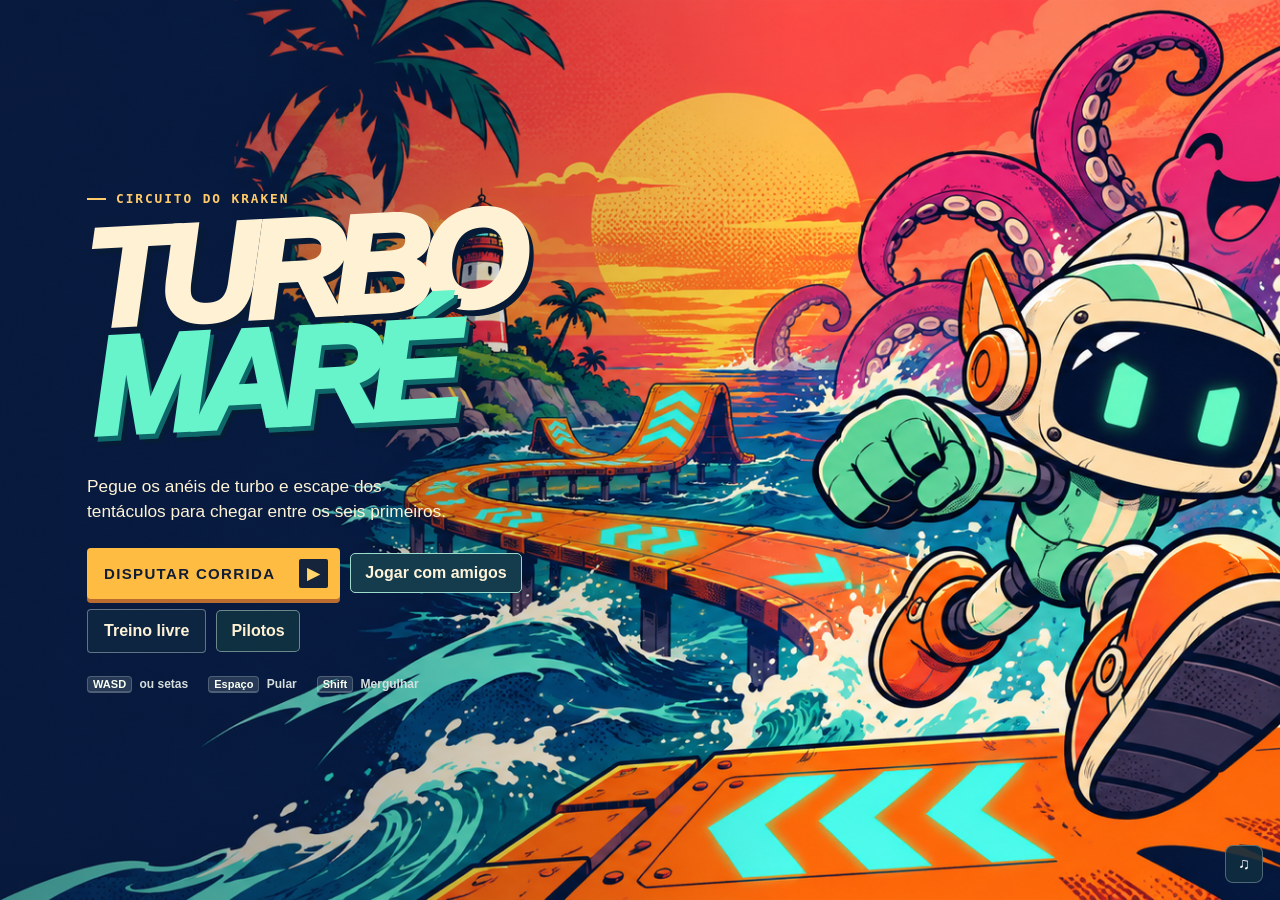
==== index.html @ 46716577 "Transfere a corrida para os pilotos que continuam na sala" ====
<!doctype html>
<html lang="pt-BR">
<head>
<meta charset="utf-8">
<meta name="viewport" content="width=device-width,initial-scale=1,maximum-scale=1,viewport-fit=cover">
<meta name="theme-color" content="#102a3a">
<link rel="manifest" href="./manifest.webmanifest">
<link rel="icon" type="image/png" sizes="192x192" href="./icons/piloto-192.png">
<link rel="apple-touch-icon" sizes="180x180" href="./icons/apple-touch-icon.png">
<meta name="apple-mobile-web-app-title" content="Turbo Maré">
<title>Turbo Maré | Corrida 3D</title>
<style>
:root{color-scheme:dark;--ink:#102a3a;--cream:#fff8e7;--lime:#e1ff74;--mint:#64f2cb;--glass:rgba(12,38,53,.84);font-family:"Segoe UI",Arial,sans-serif}
*{box-sizing:border-box}
html,body{margin:0;width:100%;height:100%;overflow:hidden;background:#102a3a}
body{touch-action:none;user-select:none}
button{font:inherit;cursor:pointer;border:0;color:inherit}
button:focus-visible{outline:3px solid #fff;outline-offset:4px}
[hidden]{display:none!important}
.app-tools{display:flex;align-items:center;gap:8px 15px;flex-wrap:wrap;color:#e6eeeb;font-size:12px;font-weight:650}
.app-tools:has(> :not([hidden])){margin-top:12px}
.app-tools button{color:#fbf5df;background:#15374ae8;border:1px solid #94c8bc;border-radius:5px;padding:7px 13px;font:inherit;cursor:pointer}
.app-tools button:focus-visible{outline:2px solid #ffbc42;outline-offset:2px}
#offline-state::before{content:"";display:inline-block;width:7px;height:7px;margin-right:6px;background:#8cf0ba;border-radius:50%}
#install-help{max-width:330px;margin-top:6px;background:#102a3aeb;color:#fff2d8;padding:8px 10px;border-radius:5px;font-size:13px}
#friends,#room-copy,#room-leave,#race-leave{border:1px solid #9edbcd;border-radius:5px;background:#143c4c;color:#fff4d9;padding:10px 14px;font-weight:750}
#room,#race-exit{box-sizing:border-box;width:min(430px,94vw);max-height:90dvh;overflow:auto;border:1px solid #8ad7bf;border-radius:16px;padding:clamp(18px,4vw,30px);background:#103644;color:#fff1d7;box-shadow:0 18px 65px #051c35aa}
#room::backdrop,#race-exit::backdrop{background:#071c30a8}
#room h2,#race-exit h2{font-size:clamp(25px,5vw,34px);line-height:1.1;margin:12px 0}
#room p,#race-exit p{line-height:1.4;color:#d2e6e3;margin:9px 0 17px}
#room label{display:block;font-weight:750;font-size:13px}
#room input{box-sizing:border-box;display:block;width:100%;min-width:0;font:inherit;font-size:16px;background:#092a36;color:#fff1d7;border:1px solid #64a69f;border-radius:5px;padding:9px 10px;margin:4px 0 10px}
#room .invite-row,.room-actions{display:flex;align-items:center;gap:8px;flex-wrap:wrap}
#room .invite-row{flex-wrap:nowrap;margin:4px 0 8px}
#room .invite-row input{margin:0;flex:1}#room-copy{white-space:nowrap}
#room-list,#race-list{list-style:none;margin:10px 0 16px;padding:0}
#room-list:empty{display:none}#room-list li{display:flex;align-items:center;justify-content:space-between;gap:8px;border-bottom:1px solid #91d9c936;padding:6px 0}
#room-list li span{font-size:12px;color:#abe4d6}
#room-ranks{position:absolute;top:76px;right:12px;max-width:min(250px,65vw);background:#102e40ed;border:1px solid #94cbb982;border-radius:6px;padding:6px 9px;font-size:12px;color:#fff2d8;pointer-events:auto}
#room-ranks summary{cursor:pointer;font-weight:750}#race-list{margin:6px 0 0}#race-list li{padding:2px 0}
@media(max-width:620px){.menu-buttons #friends{padding:9px}#room-ranks{top:65px}}
#scene{position:absolute;inset:0;background:linear-gradient(180deg,#24426d 0%,#8274a9 34%,#f4a68f 64%,#ffd5a7 84%,#f9be99 100%);overflow:hidden}
#scene::before{content:"";position:absolute;inset:0;background:radial-gradient(circle at 73% 42%,#fff8c8 0 5.9%,#ffddaa 6% 7%,#ffdcb96b 9%,transparent 25%);pointer-events:none}
body:not([data-mode=menu]) #scene{background:linear-gradient(180deg,#24426d,#7875a6 17%,#eda48e 40%,#ffd5a7)}
body:not([data-mode=menu]) #scene::before{background:radial-gradient(circle at 74% 22%,#fff8c8 0 4.8%,#ffddaa 5% 5.8%,#ffdcb96b 7%,transparent 19%)}
#world{position:absolute;inset:0;width:100%;height:100%;display:block;outline:0}
@media(max-aspect-ratio:9/10){.menu-inner{transform:translateY(-5vh)}body:not([data-mode=menu]) #scene::before{background-position:0 6vh;background-repeat:no-repeat}}
#menu{position:absolute;inset:0;display:grid;align-items:center;pointer-events:none;background:linear-gradient(90deg,#0b2638f5 0%,#102a3ae0 22%,#102a3a84 48%,transparent 72%),linear-gradient(0deg,#092432b0,transparent 32%)}
.menu-inner{width:min(580px,93%);margin-left:clamp(24px,8vw,132px);pointer-events:auto;padding-bottom:2vh}
.eyebrow{color:var(--mint);font-size:12px;font-weight:800;letter-spacing:.21em;text-transform:uppercase;display:flex;align-items:center;gap:10px}
.eyebrow::before{content:"";width:19px;height:2px;background:currentColor;display:inline-block}
h1{font-family:"Arial Black","Segoe UI Black",Impact,sans-serif;font-weight:1000;font-style:italic;font-size:clamp(79px,11.3vw,176px);line-height:.77;letter-spacing:-.11em;margin:23px 0 29px -6px;color:var(--cream);text-shadow:4px 6px 0 #0d3f4e}
h1 span{display:block;color:var(--mint);text-shadow:4px 6px 0 #116673}
.menu-inner p{color:#e6f0ed;font-size:clamp(15px,1.55vw,20px);line-height:1.48;margin:0 0 27px;max-width:330px;font-weight:500}
.primary{display:inline-flex;gap:24px;align-items:center;justify-content:space-between;background:var(--lime);color:#182d31;padding:12px 14px 12px 19px;min-width:216px;font-size:15px;font-weight:900;text-transform:uppercase;letter-spacing:.09em;border-radius:9px;box-shadow:0 5px 0 #859e3a;transition:transform .15s,background .15s}
.primary:hover{background:#efffa6;transform:translateY(-2px)}
.primary:active{transform:translateY(3px)}
.primary span{font-size:16px;line-height:29px;text-align:center;background:#122c31;color:var(--lime);width:29px;height:29px;border-radius:5px}
.menu-foot{display:flex;flex-wrap:wrap;gap:8px 20px;color:#d5e1df;font-size:12px;margin-top:24px;font-weight:650}
kbd{font-family:inherit;background:#e9fff123;border:1px solid #e9fff132;border-bottom-width:2px;border-radius:4px;padding:1px 5px;color:#f9fff3;margin-right:4px;font-size:.92em;white-space:nowrap}
.icon{background:#102d40e5;border:1px solid #e4fff34c;border-radius:8px;min-width:38px;height:38px;font-size:16px;font-weight:900;display:grid;place-items:center}
.icon:hover,.secondary:hover{background:#245061}
#settings{display:flex;gap:7px;position:absolute;right:max(17px,env(safe-area-inset-right));bottom:max(17px,env(safe-area-inset-bottom));z-index:4}
#hud{position:absolute;inset:0;pointer-events:none;color:white}
.hud-top{position:absolute;left:clamp(12px,3vw,44px);right:clamp(12px,3vw,44px);top:max(13px,env(safe-area-inset-top));display:flex;align-items:flex-start;justify-content:space-between;gap:8px}
.hud-box{background:var(--glass);border:1px solid #e0fff442;border-radius:10px;padding:10px 13px;box-shadow:0 3px 14px #10334438;font-variant-numeric:tabular-nums}
.hud-box small{color:#aae5db;text-transform:uppercase;letter-spacing:.11em;font-size:10px;font-weight:850;display:block;margin-bottom:2px}
.hud-box strong{font-size:21px;font-weight:900;line-height:1.05}
.track-hud{min-width:min(31vw,305px)}
.track-hud small{display:flex;justify-content:space-between;gap:4px;color:var(--cream)}
.rail{background:#e1fff036;height:6px;border-radius:20px;margin:8px 1px 2px;position:relative}
.rail span{height:100%;width:0;display:block;background:var(--mint);border-radius:20px;transition:width .13s linear}
.rail i{background:#fffff2;position:absolute;top:1px;width:4px;height:4px;border-radius:50%}
.right-hud{display:flex;gap:7px;text-align:center}
#pause{pointer-events:auto;height:100%;min-height:47px}
#toast{position:absolute;left:50%;top:20%;transform:translateX(-50%);padding:8px 15px;background:#123442ee;border:1px solid #a8e8c5;color:var(--lime);border-radius:7px;font-weight:850;font-size:13px;white-space:nowrap}
#count{position:absolute;left:50%;top:40%;transform:translate(-50%,-50%) rotate(-6deg);font-size:clamp(74px,14vw,155px);font-weight:1000;font-style:italic;line-height:1;color:var(--lime);text-shadow:5px 6px #182944,0 0 24px #0d37436b}
#touch{display:none;position:absolute;inset:0;pointer-events:none;z-index:3}
#stick{position:absolute;left:max(18px,env(safe-area-inset-left));bottom:max(21px,env(safe-area-inset-bottom));width:112px;height:112px;border:2px solid #e1fff39e;border-radius:50%;background:#102d4080;pointer-events:auto}
#nub{position:absolute;width:45px;height:45px;left:50%;top:50%;transform:translate(-50%,-50%);border-radius:50%;background:#d3ffeed9;box-shadow:0 3px 0 #61968f}
#actions{position:absolute;right:max(16px,env(safe-area-inset-right));bottom:max(66px,calc(env(safe-area-inset-bottom) + 53px));display:flex;align-items:flex-end;gap:8px;pointer-events:auto}
#actions button{background:#142e43cf;border:1px solid #e1fff39e;border-radius:50%;width:65px;height:65px;font-weight:900;font-size:10px;text-transform:uppercase;box-shadow:0 3px 0 #0e2539;touch-action:none}
#actions button:last-child{background:var(--lime);color:#193740;width:76px;height:76px}
#actions span{display:block;font-size:21px;line-height:1.15}
@media(pointer:coarse){#touch:not([hidden]){display:block}.menu-foot{display:none}}
#modal{position:absolute;inset:0;display:grid;place-items:center;background:#071f30b8;z-index:6;padding:14px}
.card{width:min(420px,100%);border-radius:17px;border:1px solid #b8f9dc62;background:#112f42;padding:clamp(20px,5vw,34px);box-shadow:0 12px 50px #061b30a0}
.card h2{margin:8px 0 9px;font-weight:950;font-size:clamp(32px,7vw,51px);line-height:.98;letter-spacing:-.06em;color:var(--cream)}
.card p{margin:11px 0 24px;color:#d5ece8;line-height:1.5}
.card-actions{display:flex;gap:13px 8px;flex-wrap:wrap;align-items:center}
.secondary{background:#234453;border:1px solid #90d4c769;border-radius:7px;font-weight:750;padding:11px}
#error{position:absolute;z-index:9;left:50%;top:50%;transform:translate(-50%,-50%);margin:0}
@media(max-width:620px){#menu{background:linear-gradient(90deg,#092536e8,#09253676 72%,#09253626),linear-gradient(0deg,#092432c1,transparent 34%)}.menu-inner{margin-left:22px}.hud-top{gap:4px}.hud-box{padding:7px}.hud-box strong{font-size:17px}.hud-box small{font-size:8px}.right-hud{gap:4px}#pause{min-width:30px;min-height:38px}.track-hud{min-width:22vw}#progress-name{display:none}.menu-foot{gap:8px 10px}h1{font-size:clamp(71px,16vw,122px)}}
@media(max-height:540px){.menu-inner{padding-top:8px}h1{font-size:clamp(62px,16vh,100px);margin:12px 0 15px}.menu-inner p{margin-bottom:14px}.menu-foot{margin-top:13px}#stick{width:91px;height:91px}#actions{bottom:20px;right:65px}}

:root{--lime:#ffbf46;--mint:#69f5ce;--cream:#fff1d3}
#menu{isolation:isolate;overflow:hidden;background:#071a3d}
#menu::before{content:"";position:absolute;z-index:-2;inset:0;background:var(--cover) center/cover no-repeat}
#menu::after{content:"";position:absolute;z-index:-1;inset:0;background:linear-gradient(90deg,#08193475,transparent 62%)}
.menu-inner{margin-left:clamp(24px,6.8vw,110px);width:min(550px,87vw)}
.eyebrow{font-family:Consolas,monospace;font-weight:850;font-size:clamp(11px,1vw,14px);color:#ffca69;letter-spacing:.15em}
h1{font-size:clamp(86px,10.8vw,175px);line-height:.78;letter-spacing:-.088em;transform:rotate(-3deg);transform-origin:left center;text-shadow:4px 6px #071b36;margin:22px 0 30px}
h1 span{color:#68f4ca;text-shadow:3px 5px #0e686a,6px 9px #071c35}
.menu-inner p{color:#fff3d6;font-size:clamp(15px,1.35vw,19px);max-width:370px;margin-bottom:23px}
.menu-buttons{display:flex;align-items:center;gap:10px;flex-wrap:wrap}
.primary{background:#ffbc42;color:#101d34;border-radius:4px;box-shadow:0 4px #ba6c30;min-width:191px;padding:11px 12px 11px 17px;font-weight:900}
.primary:hover{background:#ffd077}.primary span{background:#16243b;color:#ffd56c;border-radius:2px}
#practice,.secondary{background:#102744e8;color:#fff3d7;border:1px solid #b1c3c880;padding:12px 16px;border-radius:4px;font-weight:730}
#practice:hover{background:#23485d}.menu-foot{color:#d5dedd;font-size:12px}
.hud-box{border-radius:5px;border:1px solid #f2e1ba6b;background:#0e2343ed;box-shadow:2px 3px 0 #12223d6b}
.hud-box strong{color:#fff3cf}.hud-box small{color:#ffd27a}.rail span{background:#ffbb4c}
#stage{position:absolute;left:clamp(12px,3vw,44px);bottom:max(18px,env(safe-area-inset-bottom));color:#fff2cc;border-left:4px solid #ffbc42;padding:8px 13px;background:#102344eb;border-radius:2px;font-size:13px;font-weight:750}
#stage b{color:#71f1cf;margin-left:10px;font-variant-numeric:tabular-nums}
#hud::before{content:"";position:absolute;inset:0;opacity:0;transition:opacity .15s;box-shadow:inset 0 0 90px #4fffff5c}
body[data-turbo="on"] #hud::before{opacity:1}
.card{background:#102444;border-color:#eec385;border-radius:8px;box-shadow:7px 7px #09203999}
#scene,body:not([data-mode=menu]) #scene{background:linear-gradient(#51568e 0%,#f07672 19%,#ffb567 37%,#ffdf91 58%,#f5b790 100%)}
@media(max-aspect-ratio:9/10){#menu::before{background-size:auto 64%;background-position:78% top}#menu::after{background:linear-gradient(0deg,#091a37 25%,#091a37f3 40%,transparent 65%)}#menu{align-items:end}.menu-inner{margin:0 20px max(35px,7vh);transform:none}.menu-inner h1{font-size:clamp(63px,15.5vw,105px);margin:12px 0 16px}.menu-inner p{font-size:15px;margin-bottom:15px}.menu-foot{margin-top:14px}#practice{padding:10px}.menu-buttons{gap:8px}.primary{min-width:166px}}
@media(pointer:coarse){#stage{top:70px;bottom:auto;font-size:10px;padding:4px 7px}}
@media(max-height:530px) and (min-aspect-ratio:1/1){h1{font-size:clamp(55px,17vh,80px);margin:10px 0}.menu-inner p{margin-bottom:11px}.menu-foot{margin-top:12px}}



#cover-art{position:absolute;inset:0;width:100%;height:100%;object-fit:cover;object-position:center;z-index:-2}
#menu::before{display:none}
@media(max-aspect-ratio:9/10){#cover-art{height:65%;object-position:76% 50%}}
@keyframes confetti-fall{from{transform:translateY(-6vh) rotate(0)}to{transform:translateY(108vh) rotate(470deg)}}
#celebrate{position:fixed;inset:0;overflow:hidden;pointer-events:none;z-index:7}
#celebrate i{position:absolute;top:-2vh;width:7px;height:13px;background:#6ef4cb;animation:confetti-fall 2.2s ease-in both}
@media(prefers-reduced-motion:reduce){#celebrate{display:none}}


.hud-top{top:max(20px,env(safe-area-inset-top));left:clamp(15px,2vw,36px);right:clamp(15px,2vw,36px);align-items:flex-start}
.hud-box{background:linear-gradient(140deg,#103641f4,#102a38f2);border:1px solid #cce8dd8c;border-radius:10px;box-shadow:0 4px 13px #122f383b;color:#ffefd4}
.hud-box small{font-family:"Segoe UI",sans-serif;font-size:10px;letter-spacing:.13em;color:#a6e2d4}
.hud-top>.hud-box:first-child{position:relative;padding:9px 22px 11px 17px;min-width:106px;border-bottom:3px solid #ffd474}
#place{font-size:36px;font-style:italic;font-weight:900;letter-spacing:-.065em;color:#fff1cb}
#field-size{font-size:14px;color:#a6c8c4;margin-left:6px;font-weight:750}
.track-hud{position:absolute;left:50%;transform:translateX(-50%);width:clamp(180px,23vw,340px);padding:10px 14px 11px}
.track-hud small{color:#f5ebd3}.track-hud #percent{color:#63edcf}.rail{height:5px}.rail span{background:#63edcf}
.right-hud{border:1px solid #cce8dd8c;border-radius:10px;overflow:hidden;background:#153646f2;box-shadow:0 4px 13px #122f383b;gap:0;align-items:stretch}
.right-hud .hud-box{border:0;border-right:1px solid #c6e8d32e;border-radius:0;background:none;box-shadow:none;padding:9px 13px}
.right-hud .hud-box strong{font-size:22px;letter-spacing:-.045em;color:#fff2d3}
#pause{border:0;border-radius:0;background:#25495770;min-width:34px;font-size:15px}
#stage{border:1px solid #cce8dd70;border-left:3px solid #6af0ce;background:#113742ed;border-radius:6px;font-size:12px;padding:8px 12px;letter-spacing:.012em}
#stage b{border-left:1px solid #91c9b86b;padding-left:11px;font-variant-numeric:tabular-nums}
@media(max-width:620px){.hud-top{top:12px;left:10px;right:10px}.hud-top>.hud-box:first-child{min-width:66px;padding:6px 9px}#place{font-size:25px}#field-size{font-size:10px;margin-left:3px}.track-hud{min-width:0;width:clamp(70px,20vw,110px);left:45%;padding:8px}.hud-box small{font-size:8px}.right-hud .hud-box{padding:6px}.right-hud .hud-box strong{font-size:15px}#pause{min-width:24px}.track-hud small{justify-content:center}}
@media(pointer:coarse){#stage{padding:4px 7px;font-size:10px}}

#quality-row{display:flex;align-items:center;justify-content:space-between;margin:0 0 20px;color:#d7e9e1;font-size:14px;font-weight:650}#quality{font:inherit;color:#fff1d2;background:#173a48;border:1px solid #729690;border-radius:5px;padding:6px 9px}

#crew-open,#crew-motion{font:inherit;color:#fff1d2;background:#113342e8;border:1px solid #a6c2b99c;padding:11px 14px;border-radius:5px;font-weight:700}
#crew-open:hover,#crew-motion:hover{background:#245061}
#dock{position:absolute;inset:0;pointer-events:none;background:linear-gradient(0deg,#051f3880,transparent 23%);color:#fff1d3}
#crew-back{position:absolute;left:20px;top:20px;pointer-events:auto}
.crew-card{pointer-events:auto;position:absolute;left:50%;bottom:clamp(10px,2.5vh,24px);transform:translateX(-50%);display:flex;align-items:center;gap:16px;background:#103340f2;padding:12px 14px;border:1px solid #b5dfcf88;border-radius:9px;box-shadow:0 4px 15px #0e314050}
.crew-choose{display:flex;align-items:center;gap:7px}
.crew-choose h2{margin:0;min-width:108px;text-align:center;font-size:22px;color:#fff0cc}
.crew-choose button{width:34px;height:34px;background:#284e5d;border-radius:4px;font-size:24px;font-weight:700}
.crew-card label{display:grid;gap:2px;font-size:10px;letter-spacing:.08em;text-transform:uppercase;color:#aae4cc}
#crew-motion{font-size:13px;padding:5px;letter-spacing:0}
.crew-card .primary{min-width:146px;font-size:12px}
@media(max-width:620px){.crew-card{gap:7px;flex-wrap:wrap;justify-content:center;width:min(94%,390px)}.crew-choose h2{min-width:85px}.crew-card .primary{min-width:130px;padding:6px 10px}.menu-buttons #crew-open{padding:9px}.crew-card label{display:block}.crew-card label select{margin-left:3px}}
@media(max-height:460px){.crew-card{padding:6px 11px;bottom:5px}.crew-card .primary{padding:5px 10px}}

</style>
</head>
<body data-mode="menu">
<div id="scene"><canvas id="world" aria-label="Pista de corrida em 3D"></canvas></div>
<main id="menu"><img id="cover-art" alt="" src="[data-uri]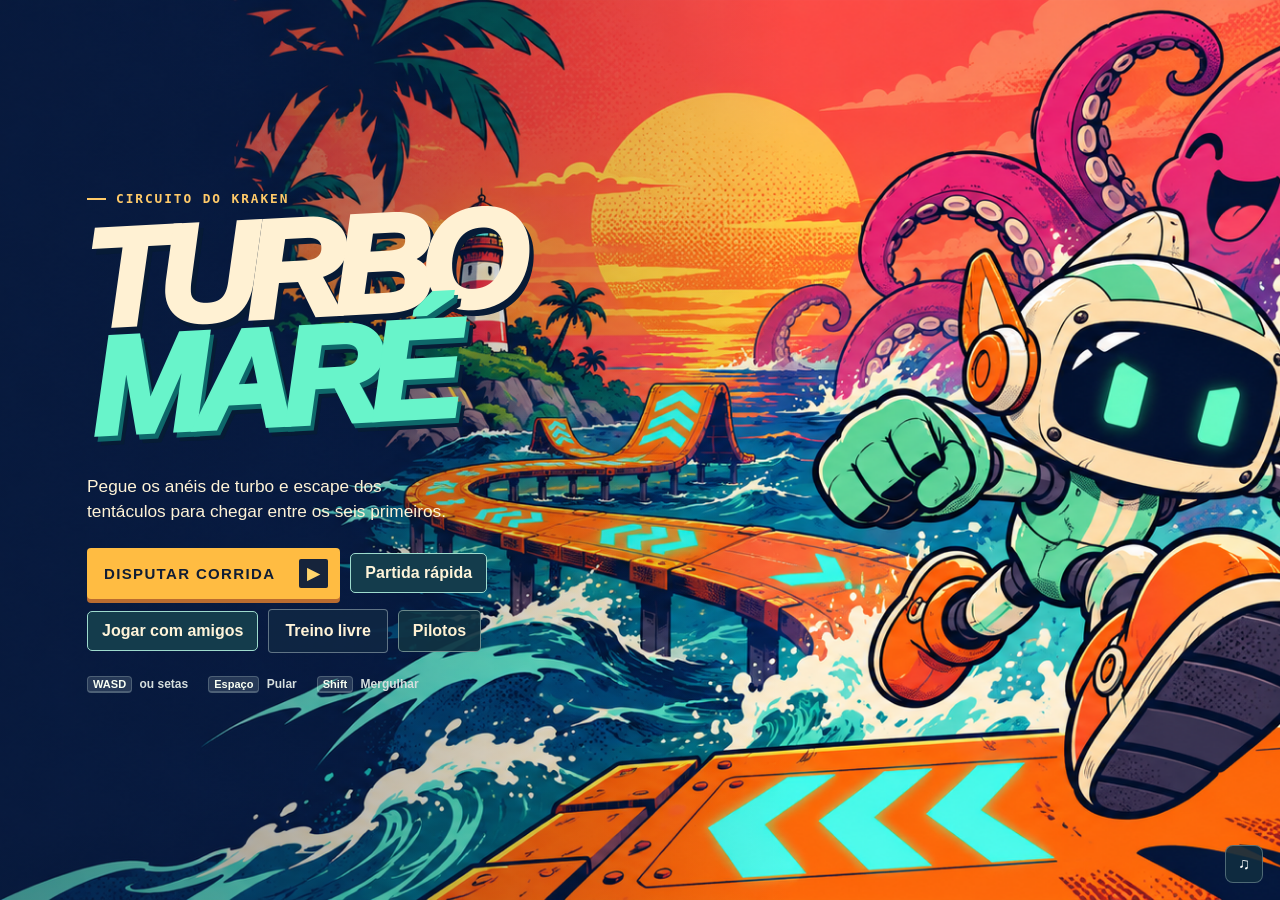
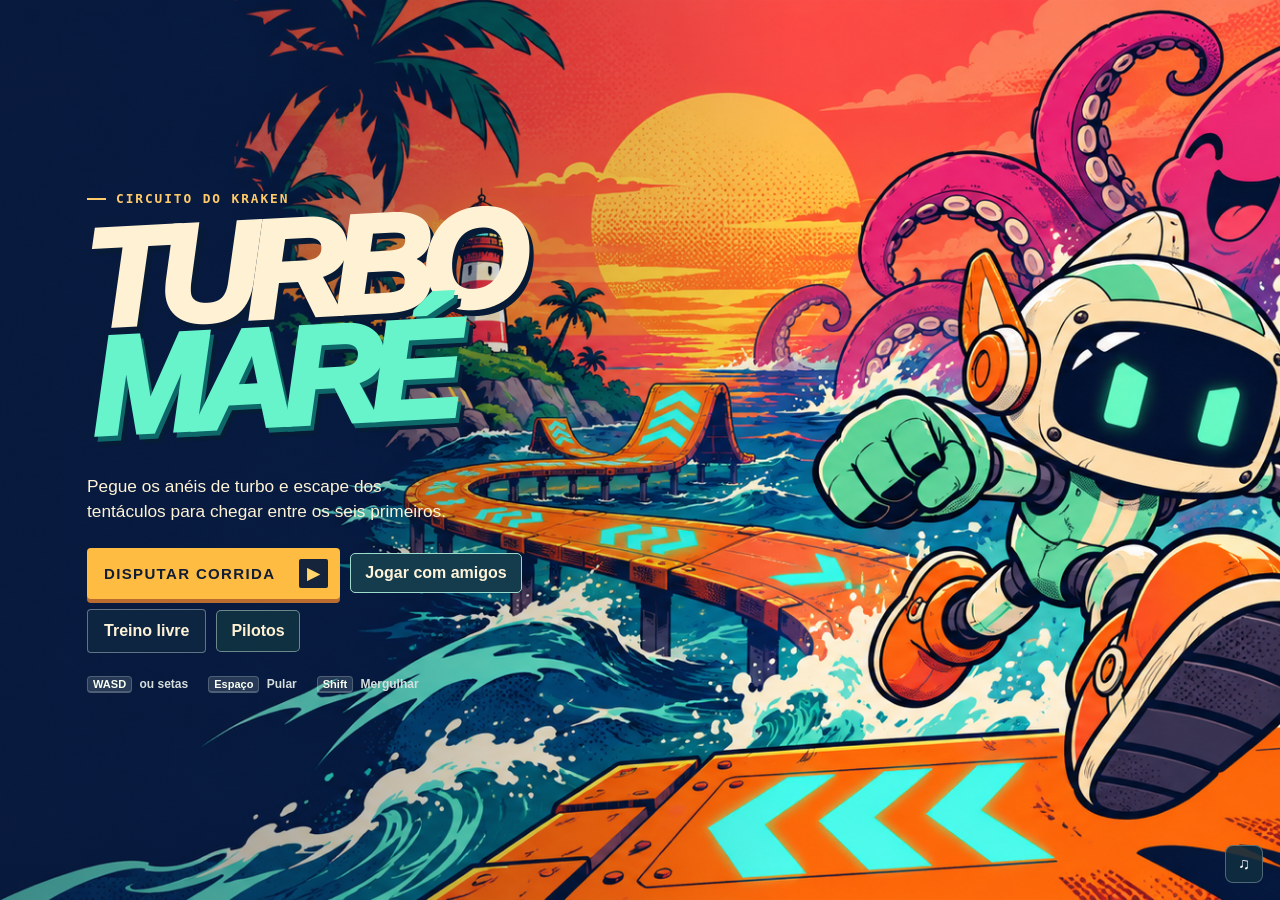
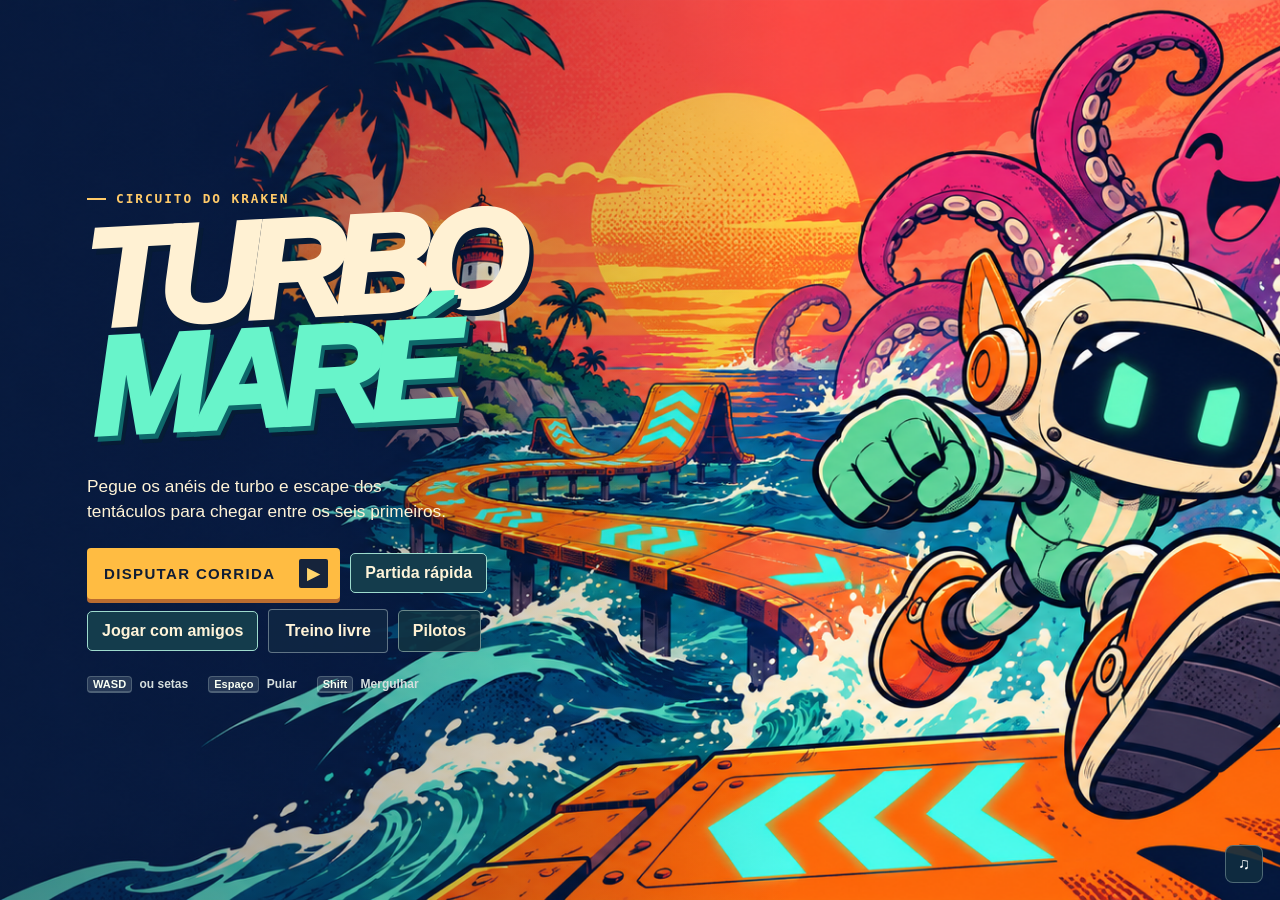
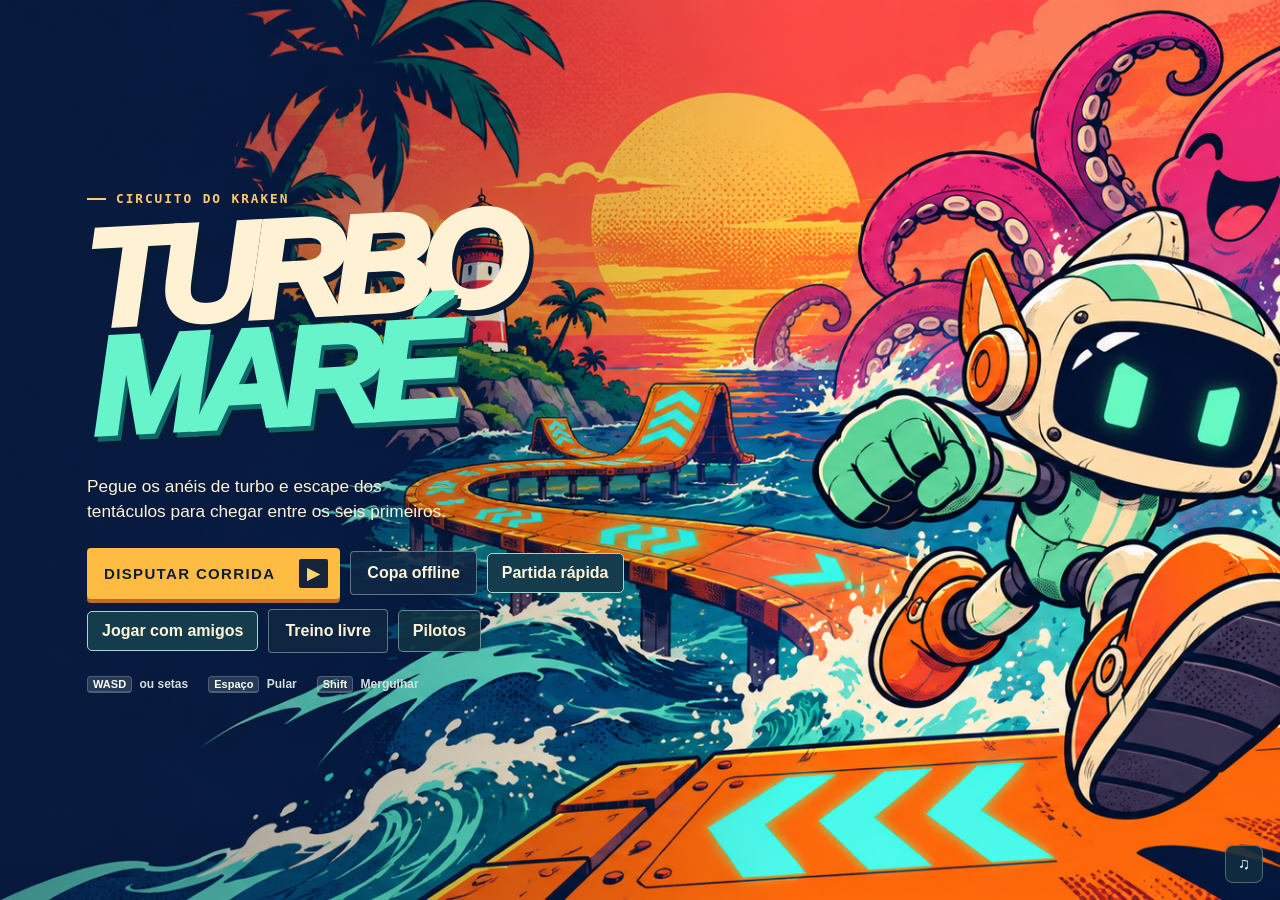
